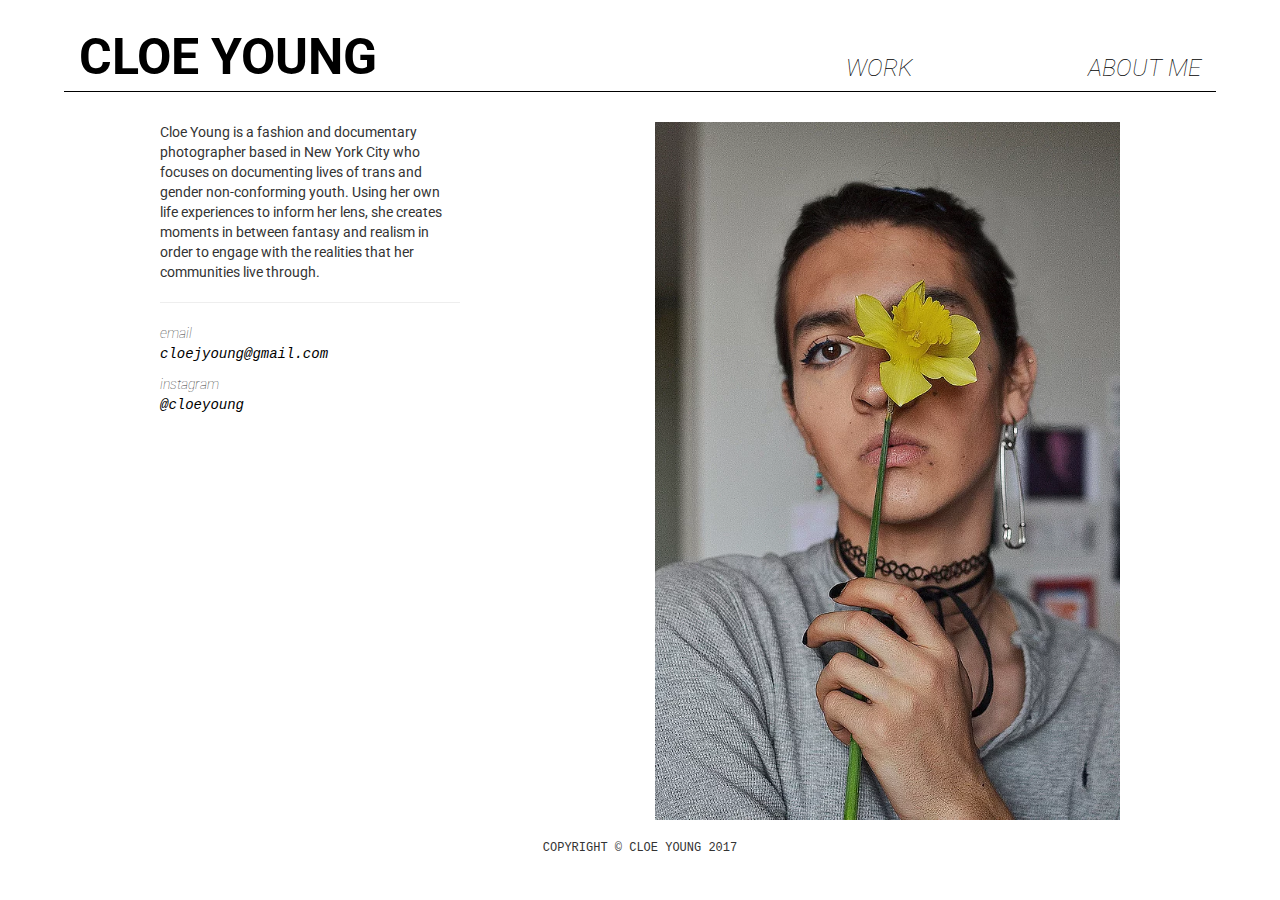
==== about.html @ ca3b606b "scrolling on portraits.html" ====
<!DOCTYPE html>
<html lang="en">

<head>
    <meta charset="utf-8">
    <meta name="viewport" content="width=device-width, initial-scale=1">
    <title>Info</title>
    <!-- TODO: favicon -->
    <!-- bootstrap css -->
    <link rel="stylesheet" href="https://maxcdn.bootstrapcdn.com/bootstrap/3.3.7/css/bootstrap.min.css">
    <!-- jQuery -->
    <script src="https://ajax.googleapis.com/ajax/libs/jquery/3.2.1/jquery.min.js"></script>
    <!-- bootstrap javascript -->
    <script src="https://maxcdn.bootstrapcdn.com/bootstrap/3.3.7/js/bootstrap.min.js"></script>
    <!-- TODO: check in about font -->
    <!-- Roboto -->
    <link href="https://fonts.googleapis.com/css?family=Roboto:100,100i,200,400,700" rel="stylesheet">
    <link href="style.css" rel="stylesheet"/>
</head>

<body>
<div class="container-fluid">
    <div class="row" id="menu">
        <div class="col-md-6 col-sm-6 col-xs-12">
            <h1>
                <a href="index.html">CLOE YOUNG</a>
            </h1>
        </div>
        <div class="col-md-3 col-sm-3 col-xs-12">
            <h2>
                <a href="portfolio.html">WORK</a>
            </h2>
        </div>
        <div class="col-md-3 col-sm-3 col-xs-12">
            <h2>
                <a href="about.html">ABOUT ME</a>
            </h2>
        </div>
    </div>
    <div class="content">
        <div class="row">
            <div class="col-md-4 col-sm-4 col-xs-12">
                <p id="bio">Cloe Young is a fashion and documentary photographer based in New York City who focuses on documenting lives of trans and gender non-conforming youth. Using her own life experiences to inform her lens, she creates moments in between fantasy and realism in order to engage with the realities that her communities live through.
                </p>
                <hr>
                <p class="contact-info">email<br><a href="mailto:cloejyoung@gmail.com?Subject=Hey%20there" target="_top">cloejyoung@gmail.com</a>
                </p>
                <p class="contact-info">instagram<br><a href="https://www.instagram.com/cloeyoung/">@cloeyoung</a>
                </p>
            </div>
            <div class="col-md-2 col-sm-2 col-xs-12">
                <!-- contact info -->
            </div>
            <div class="col-md-6 col-sm-6 col-xs-12">
                <img src="images/cloe.webp" alt="it's me!" width="100%">
            </div>
        </div>
    </div>
    <footer>
        <p>COPYRIGHT &copy; CLOE YOUNG 2017
    </footer>
</div>
</body>

</html>
---- style.css ----
body{
    font-family: 'Roboto', sans-serif;
}

#menu {
    margin: auto;
    width: 90%;
    margin-top: 30px;
    margin-bottom: 30px;
    border-bottom: 1px solid black;
}

#menu a{
    color: black;
}
#menu a:hover{
    border-radius: 2px;
    background: black;
    color: white;
    text-decoration: none;
}

#menu h2{
    text-align: right;
}
@media only screen and (max-width: 790px) {
    #menu h1, #menu h2 {
        text-align: center;
    }
}

#menu h1{
    font-weight: 700;
    font-size: 50px;
    margin: 0;
    margin-bottom: 5px;
}

#menu h2{
    font-weight: 100;
    font-style: italic;
    font-size: 24px;
    margin-top: 25px;
}


footer{
    padding-top: 20px;
    font-weight: 200;
    text-align: center;
    font-size: 12px;
    font-family: 'Courier New', sans-serif;
}

.container-fluid{
    padding: 0;
}

.content {
    margin: auto;
    width: 75%;
}

/**************************************
* work.html links
**************************************/

.preview {
    height: 500px;
    width: 100%;
    position: relative;
}

.preview img{
    width: 100%;
    height: 100%;
    position: absolute;
    left: 0;
    top: 0;
    z-index: 1;
    padding-top: 10px;
    padding-bottom: 10px;
}

.preview a{
    width: 100%;
    height: 100%;
    position: absolute;
    left: 0;
    top: 0;
    z-index: 2;
}

.preview a p {
    font-family: 'Courier New', sans-serif;
    display: none;
    color: white;
    text-align: center;
    position: relative;
    top: 50%;
    transform: translateY(-50%);
    margin: auto;
    width: 45%;
    background-color: rgb(140, 140, 140);
    border-radius: 1px;
    /*border: 1px solid black;*/
    font-weight: 100;
    font-style: italic;
    font-size: 24px;
}

.preview a:hover{
    background-color: rgba(255, 255, 255, 0.6);
    text-decoration: none;
}

.preview a:hover p{
    display: block;
}

/**************************************
* contact ish
**************************************/

.contact-info {
    font-weight: 100;
    font-style: italic;
}

.contact-info a{
    color: black;
    /*font-style: normal;*/
    font-family: 'Courier New', sans-serif;
}

/**************************************
* slides
**************************************/
#slide-box {
    margin: auto;
    width:100%;
    overflow: auto;
    white-space: nowrap;
    /*padding: 10px;*/
}

.slide {
    display: inline-block;
    padding-left: 10px;
}

#back-button{
    padding-right: 10px;
    width: 200px;
}

#back-button p{
    border: 1px solid black;
    background-color: rgba(255, 255, 255, 0.6);
    text-align: center;
    margin: auto;
    width: 50%;
    color: black;
    font-family: 'Courier New', sans-serif;
    text-decoration: none;
}

#slide-box a:hover{
    text-decoration: none;
}
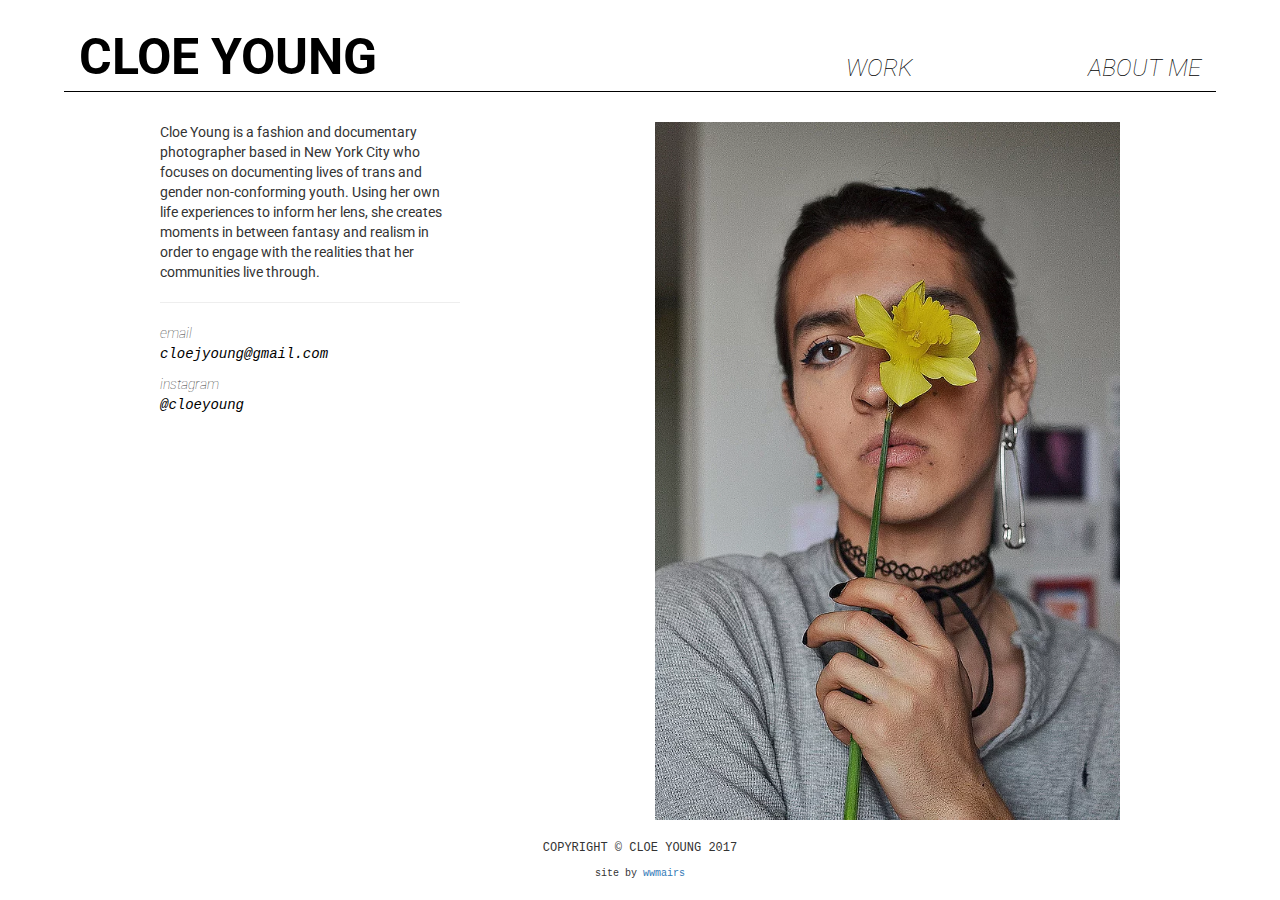
==== commit 611771d3: "added 'by'" ====
--- a/about.html
+++ b/about.html
@@ -57,7 +57,8 @@
         </div>
     </div>
     <footer>
-        <p>COPYRIGHT &copy; CLOE YOUNG 2017
+        <p>COPYRIGHT &copy; CLOE YOUNG 2017</p>
+        <p id="by">site by <a href='http://wwmairs.com:82'>wwmairs</a></p>
     </footer>
 </div>
 </body>
--- a/style.css
+++ b/style.css
@@ -50,6 +50,10 @@
     text-align: center;
     font-size: 12px;
     font-family: 'Courier New', sans-serif;
+}
+
+#by{
+    font-size: 10px;
 }
 
 .container-fluid{
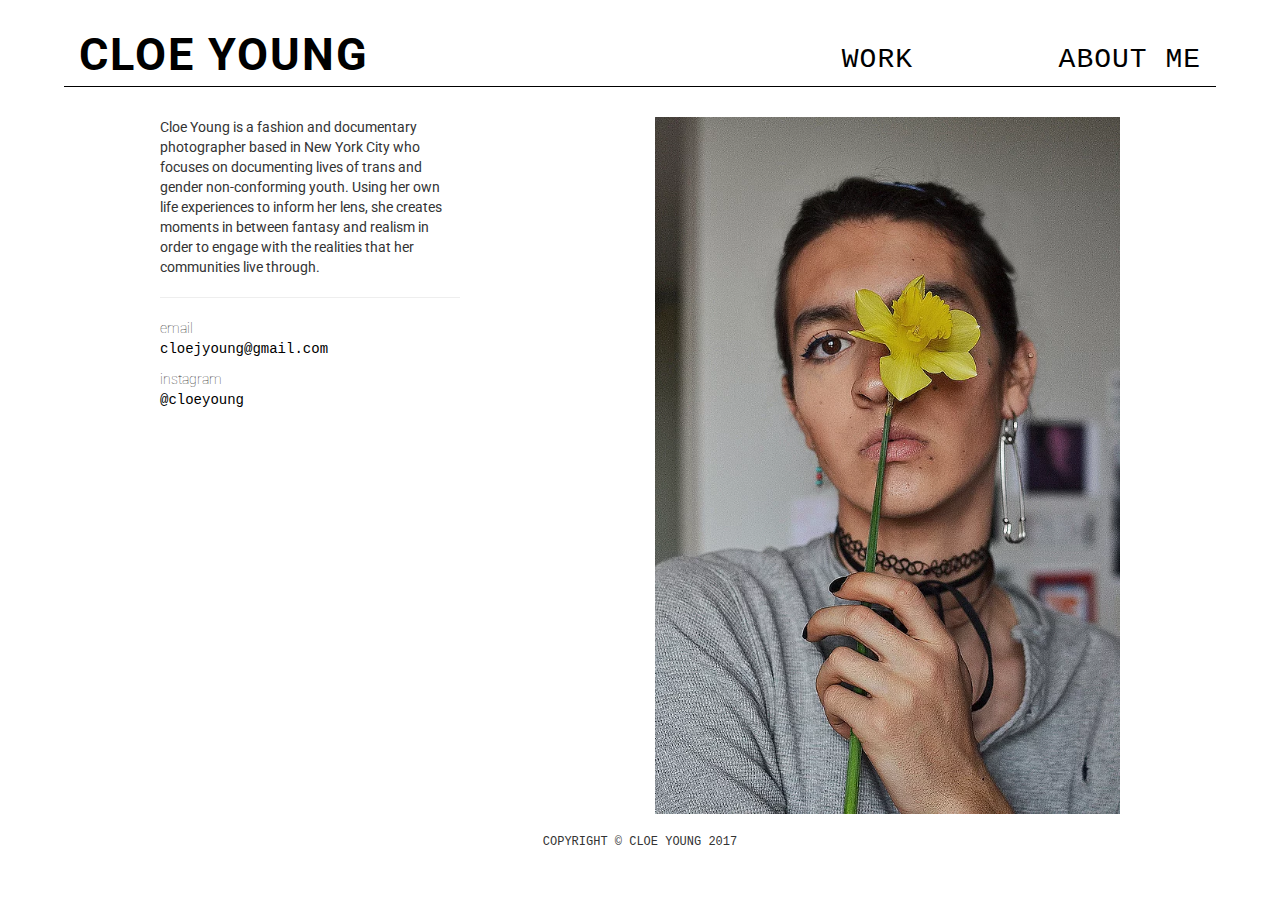
==== commit a98df995: "updating photos" ====
--- a/about.html
+++ b/about.html
@@ -5,7 +5,7 @@
     <meta charset="utf-8">
     <meta name="viewport" content="width=device-width, initial-scale=1">
     <title>Info</title>
-    <!-- TODO: favicon -->
+    <link rel="icon" type="img/png" href="eye.png">
     <!-- bootstrap css -->
     <link rel="stylesheet" href="https://maxcdn.bootstrapcdn.com/bootstrap/3.3.7/css/bootstrap.min.css">
     <!-- jQuery -->
@@ -58,7 +58,6 @@
     </div>
     <footer>
         <p>COPYRIGHT &copy; CLOE YOUNG 2017</p>
-        <p id="by">site by <a href='http://wwmairs.com:82'>wwmairs</a></p>
     </footer>
 </div>
 </body>
--- a/style.css
+++ b/style.css
@@ -31,16 +31,19 @@
 
 #menu h1{
     font-weight: 700;
-    font-size: 50px;
+    font-size: 45px;
+    letter-spacing: 2px;
     margin: 0;
-    margin-bottom: 5px;
+    margin-bottom: 0px;
 }
 
 #menu h2{
-    font-weight: 100;
-    font-style: italic;
-    font-size: 24px;
-    margin-top: 25px;
+    font-weight: 200;
+    font-family: 'Courier New', sans-serif;
+    letter-spacing: 1px;
+    /*font-style: italic;*/
+    font-size: 28px;
+    margin-top: 15px;
 }
 
 
@@ -84,6 +87,7 @@
     z-index: 1;
     padding-top: 10px;
     padding-bottom: 10px;
+    object-fit: cover;
 }
 
 .preview a{
@@ -109,7 +113,7 @@
     border-radius: 1px;
     /*border: 1px solid black;*/
     font-weight: 100;
-    font-style: italic;
+    /*font-style: italic;*/
     font-size: 24px;
 }
 
@@ -128,7 +132,7 @@
 
 .contact-info {
     font-weight: 100;
-    font-style: italic;
+    /*font-style: italic;*/
 }
 
 .contact-info a{
@@ -140,17 +144,26 @@
 /**************************************
 * slides
 **************************************/
+
 #slide-box {
     margin: auto;
     width:100%;
     overflow: auto;
     white-space: nowrap;
     /*padding: 10px;*/
+    /*display: none;*/
+}
+
+#loading {
+    display: inline-block;
+    padding-left: 10px;
+    height: 100%;
 }
 
 .slide {
     display: inline-block;
     padding-left: 10px;
+    /*height: 100%;*/
 }
 
 #back-button{
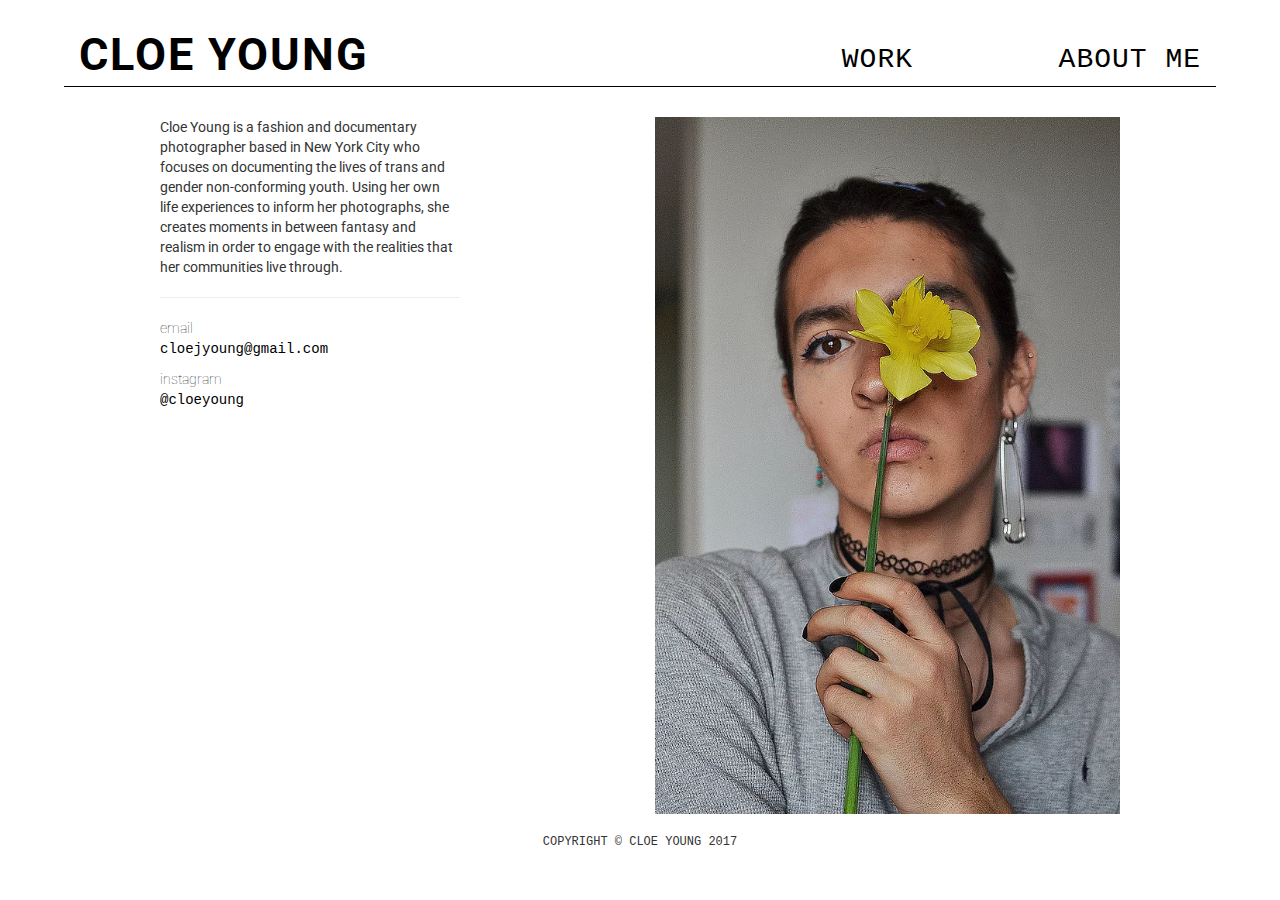
==== commit c5f2a485: "adding photos, updating order" ====
--- a/about.html
+++ b/about.html
@@ -40,7 +40,7 @@
     <div class="content">
         <div class="row">
             <div class="col-md-4 col-sm-4 col-xs-12">
-                <p id="bio">Cloe Young is a fashion and documentary photographer based in New York City who focuses on documenting lives of trans and gender non-conforming youth. Using her own life experiences to inform her lens, she creates moments in between fantasy and realism in order to engage with the realities that her communities live through.
+                <p id="bio">Cloe Young is a fashion and documentary photographer based in New York City who focuses on documenting the lives of trans and gender non-conforming youth. Using her own life experiences to inform her photographs, she creates moments in between fantasy and realism in order to engage with the realities that her communities live through.
                 </p>
                 <hr>
                 <p class="contact-info">email<br><a href="mailto:cloejyoung@gmail.com?Subject=Hey%20there" target="_top">cloejyoung@gmail.com</a>
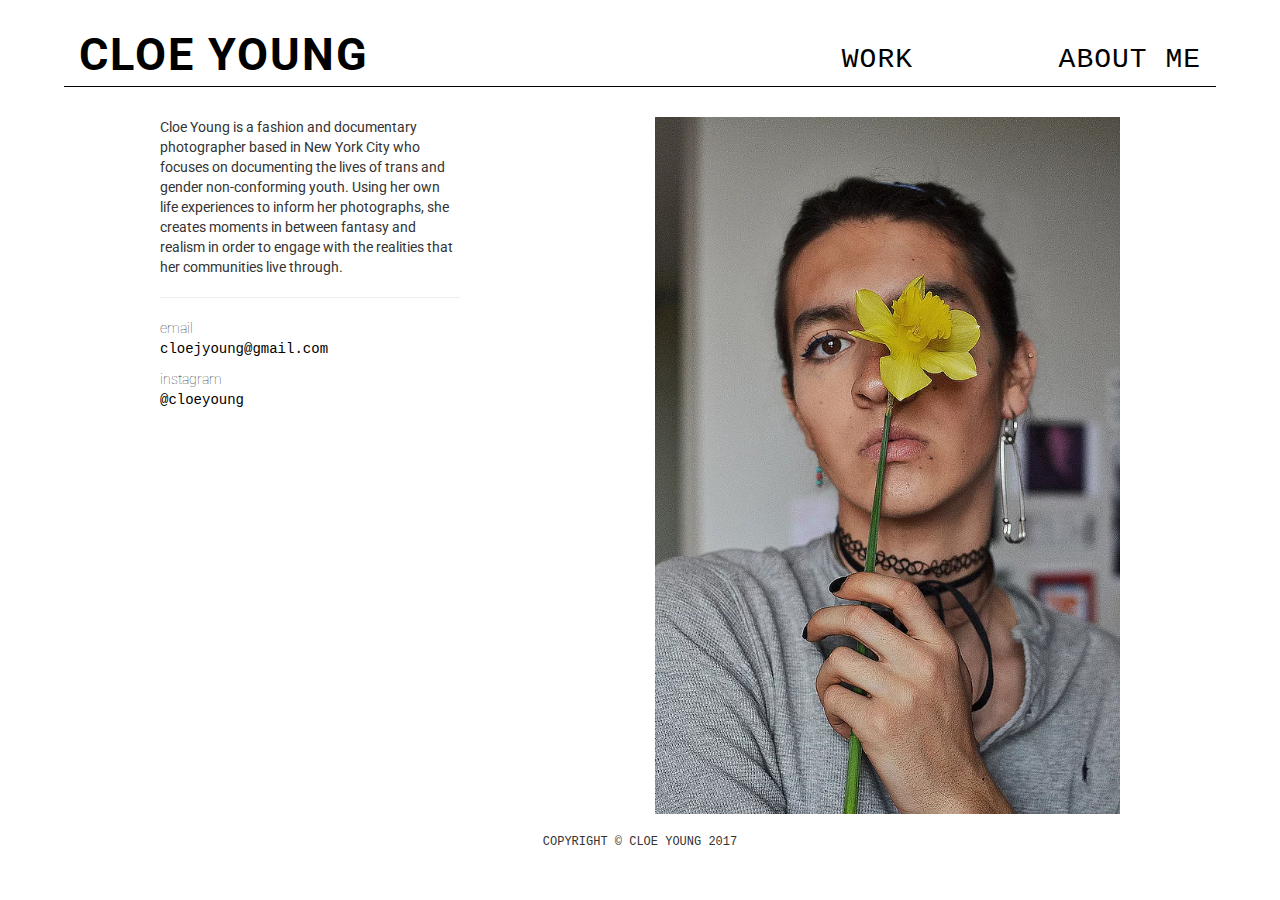
==== commit cc11c290: "switched from webp" ====
--- a/about.html
+++ b/about.html
@@ -52,7 +52,7 @@
                 <!-- contact info -->
             </div>
             <div class="col-md-6 col-sm-6 col-xs-12">
-                <img src="images/cloe.webp" alt="it's me!" width="100%">
+                <img src="images/cloe.jpg" alt="it's me!" width="100%">
             </div>
         </div>
     </div>
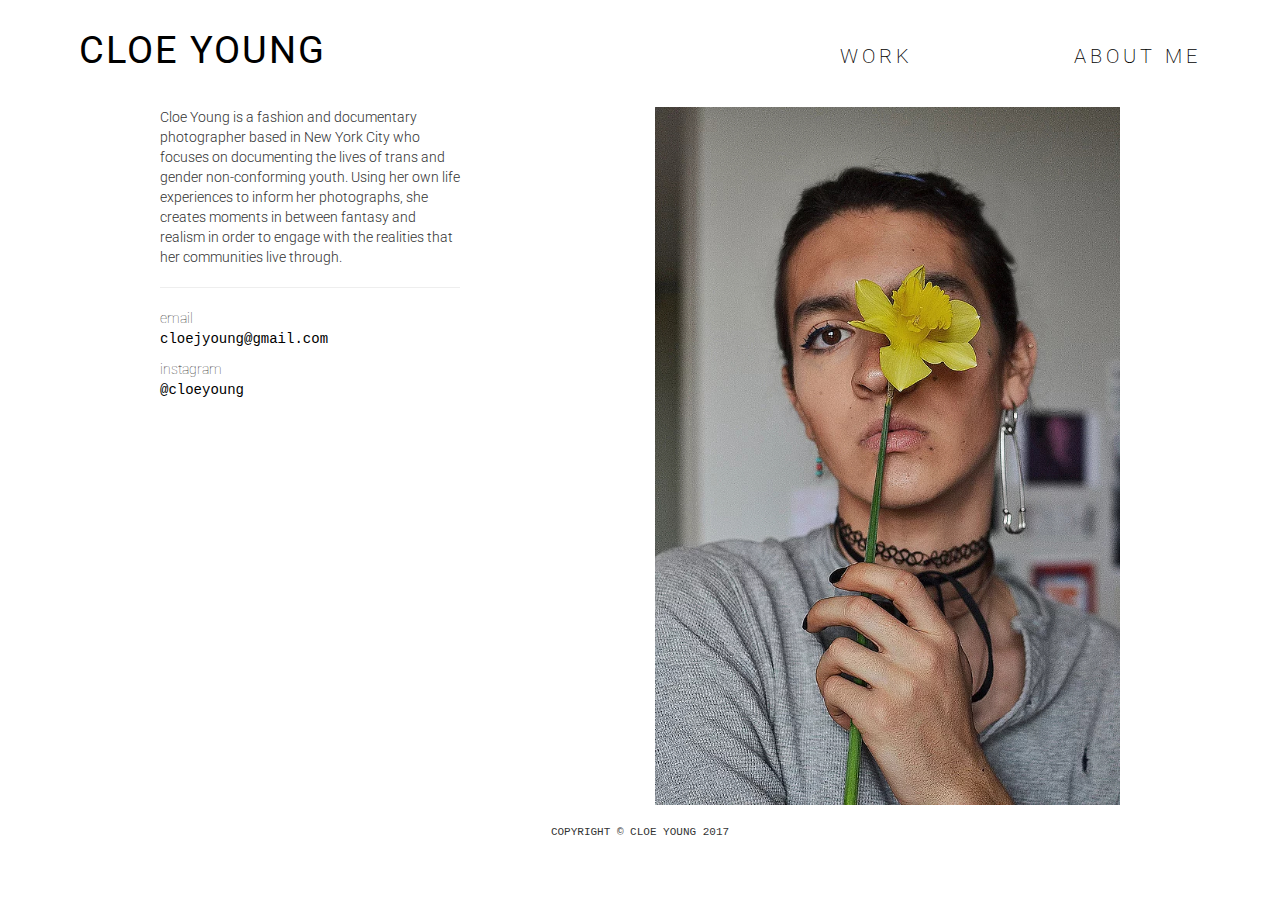
==== commit 68e78156: "more minimal, mostly work on type" ====
--- a/about.html
+++ b/about.html
@@ -14,7 +14,7 @@
     <script src="https://maxcdn.bootstrapcdn.com/bootstrap/3.3.7/js/bootstrap.min.js"></script>
     <!-- TODO: check in about font -->
     <!-- Roboto -->
-    <link href="https://fonts.googleapis.com/css?family=Roboto:100,100i,200,400,700" rel="stylesheet">
+    <link href="https://fonts.googleapis.com/css?family=Roboto:100,100i,200,300,400,700" rel="stylesheet">
     <link href="style.css" rel="stylesheet"/>
 </head>
 
--- a/style.css
+++ b/style.css
@@ -7,17 +7,21 @@
     width: 90%;
     margin-top: 30px;
     margin-bottom: 30px;
-    border-bottom: 1px solid black;
+    /*border-bottom: 1px solid black;*/
 }
 
 #menu a{
     color: black;
 }
+
 #menu a:hover{
     border-radius: 2px;
-    background: black;
-    color: white;
-    text-decoration: none;
+    /*background: black;*/
+    /*color: white;*/
+    text-decoration: none;
+    /*border-bottom: 1px dashed black;*/
+    /*border-right: 1px dashed black;*/
+    /*box-shadow: 3px 3px 0px 0px;*/
 }
 
 #menu h2{
@@ -30,8 +34,8 @@
 }
 
 #menu h1{
-    font-weight: 700;
-    font-size: 45px;
+    font-weight: 400;
+    font-size: 38px;
     letter-spacing: 2px;
     margin: 0;
     margin-bottom: 0px;
@@ -39,10 +43,10 @@
 
 #menu h2{
     font-weight: 200;
-    font-family: 'Courier New', sans-serif;
-    letter-spacing: 1px;
+    /*font-family: 'Courier New', sans-serif;*/
+    letter-spacing: 4px;
     /*font-style: italic;*/
-    font-size: 28px;
+    font-size: 20px;
     margin-top: 15px;
 }
 
@@ -51,12 +55,12 @@
     padding-top: 20px;
     font-weight: 200;
     text-align: center;
-    font-size: 12px;
+    font-size: 11px;
     font-family: 'Courier New', sans-serif;
 }
 
 #by{
-    font-size: 10px;
+    font-size: 9px;
 }
 
 .container-fluid{
@@ -67,6 +71,16 @@
     margin: auto;
     width: 75%;
 }
+
+/**************************************
+* bio.html
+**************************************/
+
+#bio{
+    font-weight: 300;
+    /*padding-bottom: 40px;*/
+}
+
 
 /**************************************
 * work.html links
@@ -100,7 +114,8 @@
 }
 
 .preview a p {
-    font-family: 'Courier New', sans-serif;
+    /*font-family: 'Courier New', sans-serif;*/
+    letter-spacing: 7px;
     display: none;
     color: white;
     text-align: center;
@@ -108,7 +123,7 @@
     top: 50%;
     transform: translateY(-50%);
     margin: auto;
-    width: 45%;
+    width: 70%;
     background-color: rgb(140, 140, 140);
     border-radius: 1px;
     /*border: 1px solid black;*/
@@ -178,7 +193,9 @@
     margin: auto;
     width: 50%;
     color: black;
-    font-family: 'Courier New', sans-serif;
+    /*font-family: 'Courier New', sans-serif;*/
+    font-weight: 100;
+    letter-spacing: 2px;
     text-decoration: none;
 }
 
